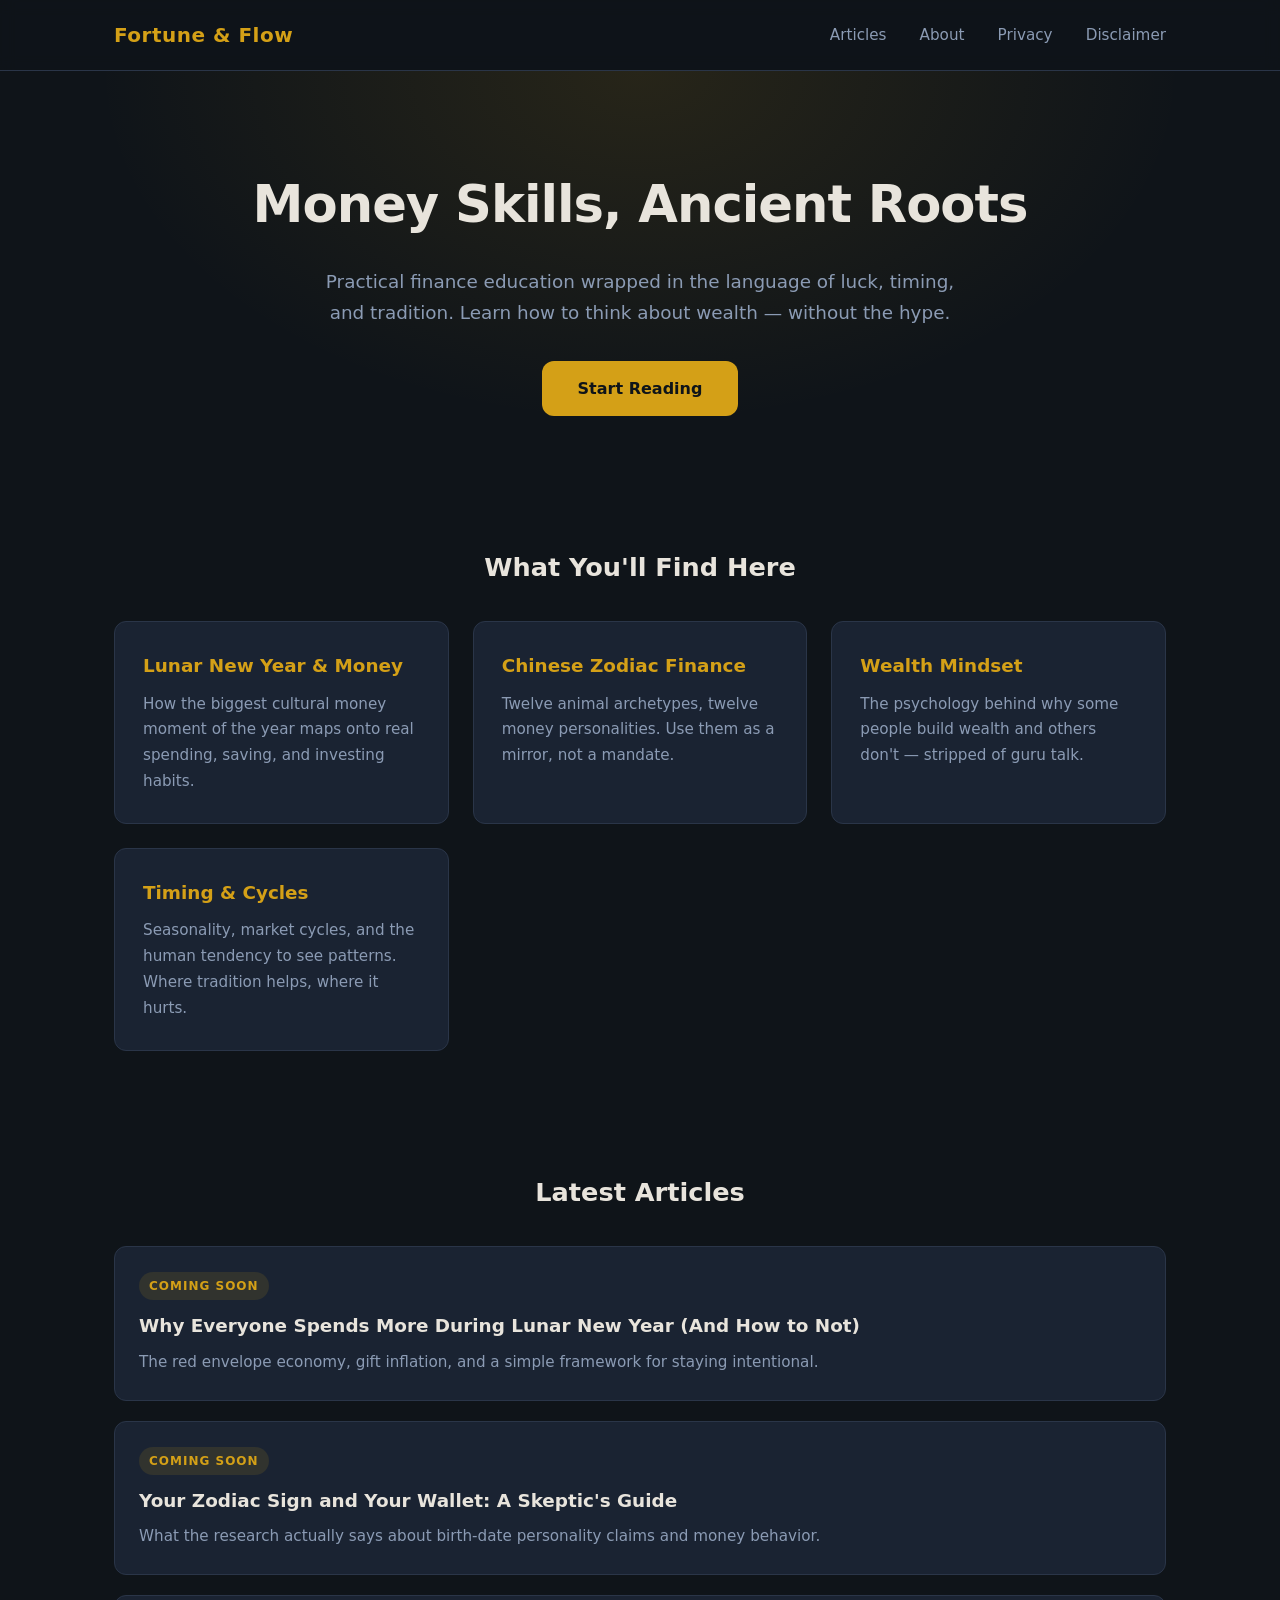
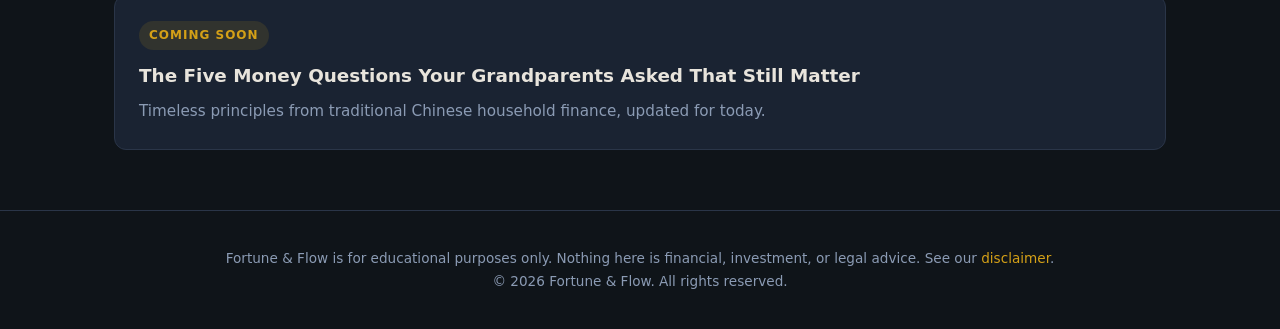
==== index.html @ ab3d9b6d "Initial site framework: landing page, privacy policy, disclaimer, styles" ====
<!DOCTYPE html>
<html lang="en">
<head>
  <meta charset="UTF-8">
  <meta name="viewport" content="width=device-width, initial-scale=1.0">
  <title>Fortune & Flow | Wealth Mindset Meets Ancient Wisdom</title>
  <meta name="description" content="English finance literacy content blending modern money skills with Chinese zodiac and metaphysics traditions. Educational only, not financial advice.">
  <link rel="stylesheet" href="styles.css">
</head>
<body>
  <header class="site-header">
    <div class="container">
      <a href="/" class="logo">Fortune & Flow</a>
      <nav>
        <a href="/articles">Articles</a>
        <a href="/about">About</a>
        <a href="/privacy">Privacy</a>
        <a href="/disclaimer">Disclaimer</a>
      </nav>
    </div>
  </header>

  <main>
    <section class="hero">
      <div class="container">
        <h1>Money Skills, Ancient Roots</h1>
        <p class="hero-sub">Practical finance education wrapped in the language of luck, timing, and tradition. Learn how to think about wealth — without the hype.</p>
        <a href="/articles" class="btn">Start Reading</a>
      </div>
    </section>

    <section class="topics">
      <div class="container">
        <h2>What You'll Find Here</h2>
        <div class="topic-grid">
          <article class="topic-card">
            <h3>Lunar New Year & Money</h3>
            <p>How the biggest cultural money moment of the year maps onto real spending, saving, and investing habits.</p>
          </article>
          <article class="topic-card">
            <h3>Chinese Zodiac Finance</h3>
            <p>Twelve animal archetypes, twelve money personalities. Use them as a mirror, not a mandate.</p>
          </article>
          <article class="topic-card">
            <h3>Wealth Mindset</h3>
            <p>The psychology behind why some people build wealth and others don't — stripped of guru talk.</p>
          </article>
          <article class="topic-card">
            <h3>Timing & Cycles</h3>
            <p>Seasonality, market cycles, and the human tendency to see patterns. Where tradition helps, where it hurts.</p>
          </article>
        </div>
      </div>
    </section>

    <section class="latest">
      <div class="container">
        <h2>Latest Articles</h2>
        <div class="article-list">
          <article class="article-item">
            <span class="tag">Coming Soon</span>
            <h3>Why Everyone Spends More During Lunar New Year (And How to Not)</h3>
            <p>The red envelope economy, gift inflation, and a simple framework for staying intentional.</p>
          </article>
          <article class="article-item">
            <span class="tag">Coming Soon</span>
            <h3>Your Zodiac Sign and Your Wallet: A Skeptic's Guide</h3>
            <p>What the research actually says about birth-date personality claims and money behavior.</p>
          </article>
          <article class="article-item">
            <span class="tag">Coming Soon</span>
            <h3>The Five Money Questions Your Grandparents Asked That Still Matter</h3>
            <p>Timeless principles from traditional Chinese household finance, updated for today.</p>
          </article>
        </div>
      </div>
    </section>
  </main>

  <footer class="site-footer">
    <div class="container">
      <p>Fortune & Flow is for educational purposes only. Nothing here is financial, investment, or legal advice. See our <a href="/disclaimer">disclaimer</a>.</p>
      <p>&copy; 2026 Fortune & Flow. All rights reserved.</p>
    </div>
  </footer>
</body>
</html>
---- styles.css ----
:root {
  --bg: #0f1419;
  --surface: #1a2332;
  --text: #e8e4dc;
  --muted: #8b9bb4;
  --accent: #d4a017;
  --accent-soft: rgba(212, 160, 23, 0.12);
  --border: #2a3548;
  --radius: 12px;
  --max: 1100px;
}

* { margin: 0; padding: 0; box-sizing: border-box; }

body {
  font-family: 'Segoe UI', system-ui, -apple-system, sans-serif;
  background: var(--bg);
  color: var(--text);
  line-height: 1.7;
}

.container { max-width: var(--max); margin: 0 auto; padding: 0 24px; }

/* Header */
.site-header {
  border-bottom: 1px solid var(--border);
  padding: 18px 0;
  position: sticky;
  top: 0;
  background: rgba(15, 20, 25, 0.92);
  backdrop-filter: blur(8px);
  z-index: 10;
}
.site-header .container {
  display: flex;
  justify-content: space-between;
  align-items: center;
}
.logo {
  font-size: 1.25rem;
  font-weight: 700;
  color: var(--accent);
  text-decoration: none;
  letter-spacing: 0.5px;
}
nav a {
  color: var(--muted);
  text-decoration: none;
  margin-left: 28px;
  font-size: 0.95rem;
  transition: color 0.2s;
}
nav a:hover { color: var(--text); }

/* Hero */
.hero {
  padding: 90px 0 70px;
  text-align: center;
  background: radial-gradient(ellipse at 50% 0%, var(--accent-soft), transparent 60%);
}
.hero h1 {
  font-size: clamp(2rem, 5vw, 3.2rem);
  font-weight: 800;
  letter-spacing: -1px;
  margin-bottom: 18px;
}
.hero-sub {
  font-size: 1.15rem;
  color: var(--muted);
  max-width: 640px;
  margin: 0 auto 32px;
}
.btn {
  display: inline-block;
  background: var(--accent);
  color: #0f1419;
  font-weight: 700;
  padding: 14px 36px;
  border-radius: var(--radius);
  text-decoration: none;
  transition: transform 0.2s, box-shadow 0.2s;
}
.btn:hover {
  transform: translateY(-2px);
  box-shadow: 0 8px 24px rgba(212, 160, 23, 0.3);
}

/* Topics */
.topics, .latest { padding: 60px 0; }
.topics h2, .latest h2 {
  font-size: 1.6rem;
  margin-bottom: 32px;
  text-align: center;
}
.topic-grid {
  display: grid;
  grid-template-columns: repeat(auto-fit, minmax(250px, 1fr));
  gap: 24px;
}
.topic-card {
  background: var(--surface);
  border: 1px solid var(--border);
  border-radius: var(--radius);
  padding: 28px;
  transition: border-color 0.2s, transform 0.2s;
}
.topic-card:hover {
  border-color: var(--accent);
  transform: translateY(-3px);
}
.topic-card h3 {
  font-size: 1.15rem;
  margin-bottom: 10px;
  color: var(--accent);
}
.topic-card p { color: var(--muted); font-size: 0.95rem; }

/* Articles */
.article-list { display: flex; flex-direction: column; gap: 20px; }
.article-item {
  background: var(--surface);
  border: 1px solid var(--border);
  border-radius: var(--radius);
  padding: 24px;
}
.tag {
  display: inline-block;
  font-size: 0.75rem;
  font-weight: 700;
  text-transform: uppercase;
  letter-spacing: 1px;
  color: var(--accent);
  background: var(--accent-soft);
  padding: 4px 10px;
  border-radius: 20px;
  margin-bottom: 10px;
}
.article-item h3 {
  font-size: 1.15rem;
  margin-bottom: 8px;
}
.article-item p { color: var(--muted); font-size: 0.95rem; }

/* Footer */
.site-footer {
  border-top: 1px solid var(--border);
  padding: 36px 0;
  text-align: center;
  color: var(--muted);
  font-size: 0.85rem;
}
.site-footer a { color: var(--accent); text-decoration: none; }

@media (max-width: 640px) {
  nav a { margin-left: 16px; font-size: 0.85rem; }
  .hero { padding: 60px 0 50px; }
}
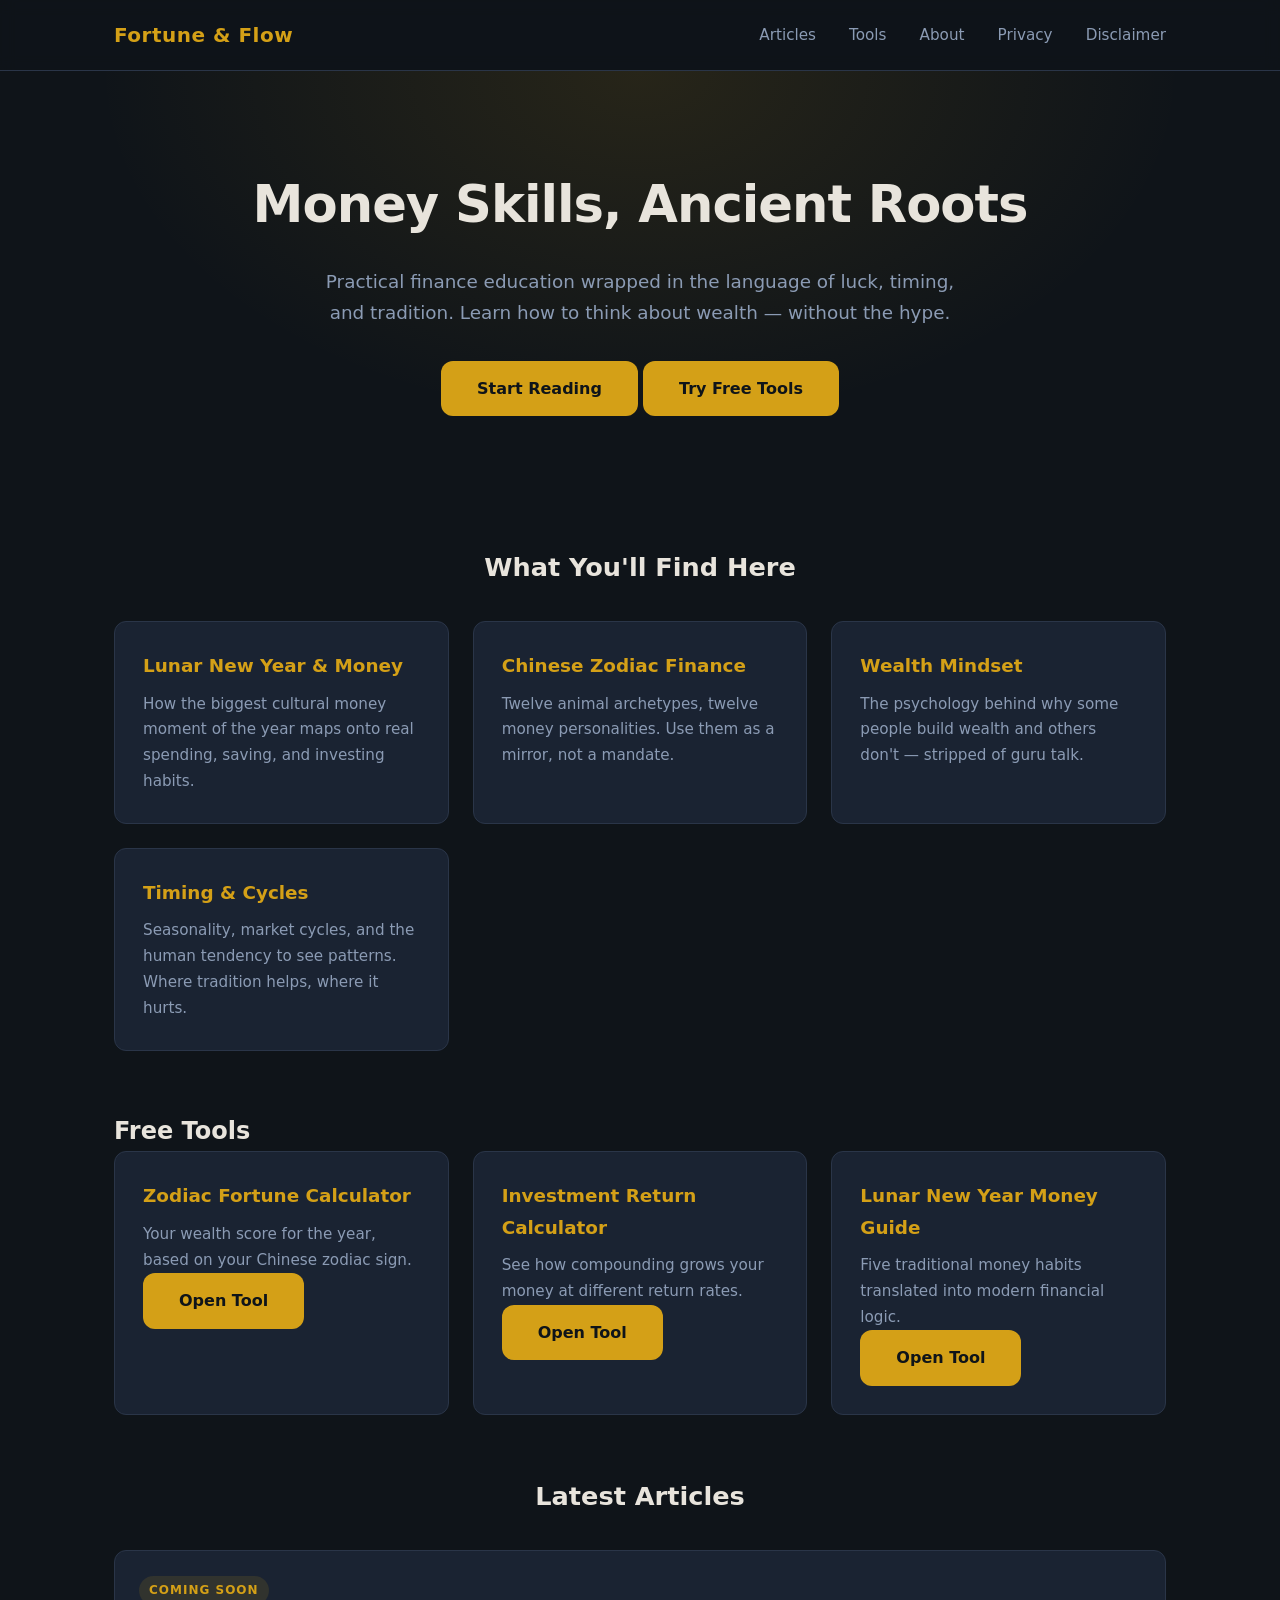
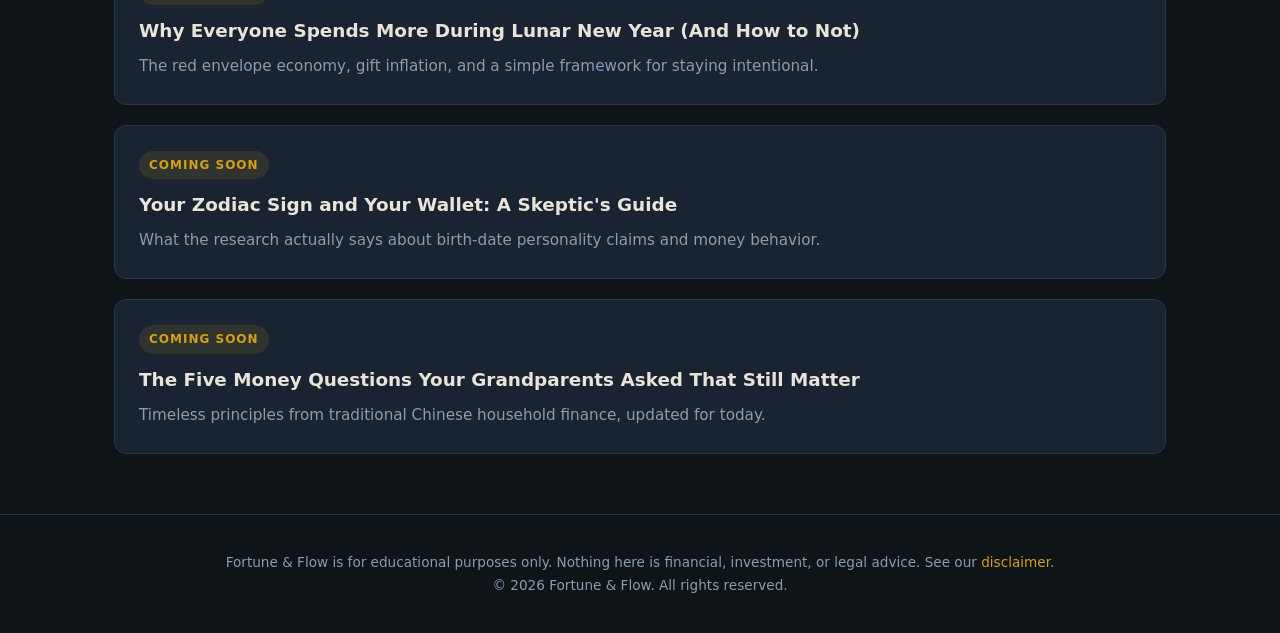
==== commit 5147c064: "Add Tools link to navigation and tools section on homepage" ====
--- a/index.html
+++ b/index.html
@@ -13,6 +13,7 @@
       <a href="/" class="logo">Fortune & Flow</a>
       <nav>
         <a href="/articles">Articles</a>
+        <a href="/tools">Tools</a>
         <a href="/about">About</a>
         <a href="/privacy">Privacy</a>
         <a href="/disclaimer">Disclaimer</a>
@@ -26,6 +27,7 @@
         <h1>Money Skills, Ancient Roots</h1>
         <p class="hero-sub">Practical finance education wrapped in the language of luck, timing, and tradition. Learn how to think about wealth — without the hype.</p>
         <a href="/articles" class="btn">Start Reading</a>
+        <a href="/tools" class="btn btn-secondary">Try Free Tools</a>
       </div>
     </section>
 
@@ -48,6 +50,29 @@
           <article class="topic-card">
             <h3>Timing & Cycles</h3>
             <p>Seasonality, market cycles, and the human tendency to see patterns. Where tradition helps, where it hurts.</p>
+          </article>
+        </div>
+      </div>
+    </section>
+
+    <section class="tools-preview">
+      <div class="container">
+        <h2>Free Tools</h2>
+        <div class="topic-grid">
+          <article class="topic-card">
+            <h3>Zodiac Fortune Calculator</h3>
+            <p>Your wealth score for the year, based on your Chinese zodiac sign.</p>
+            <a href="/tools/zodiac.html" class="btn">Open Tool</a>
+          </article>
+          <article class="topic-card">
+            <h3>Investment Return Calculator</h3>
+            <p>See how compounding grows your money at different return rates.</p>
+            <a href="/tools/invest.html" class="btn">Open Tool</a>
+          </article>
+          <article class="topic-card">
+            <h3>Lunar New Year Money Guide</h3>
+            <p>Five traditional money habits translated into modern financial logic.</p>
+            <a href="/tools/lunar.html" class="btn">Open Tool</a>
           </article>
         </div>
       </div>
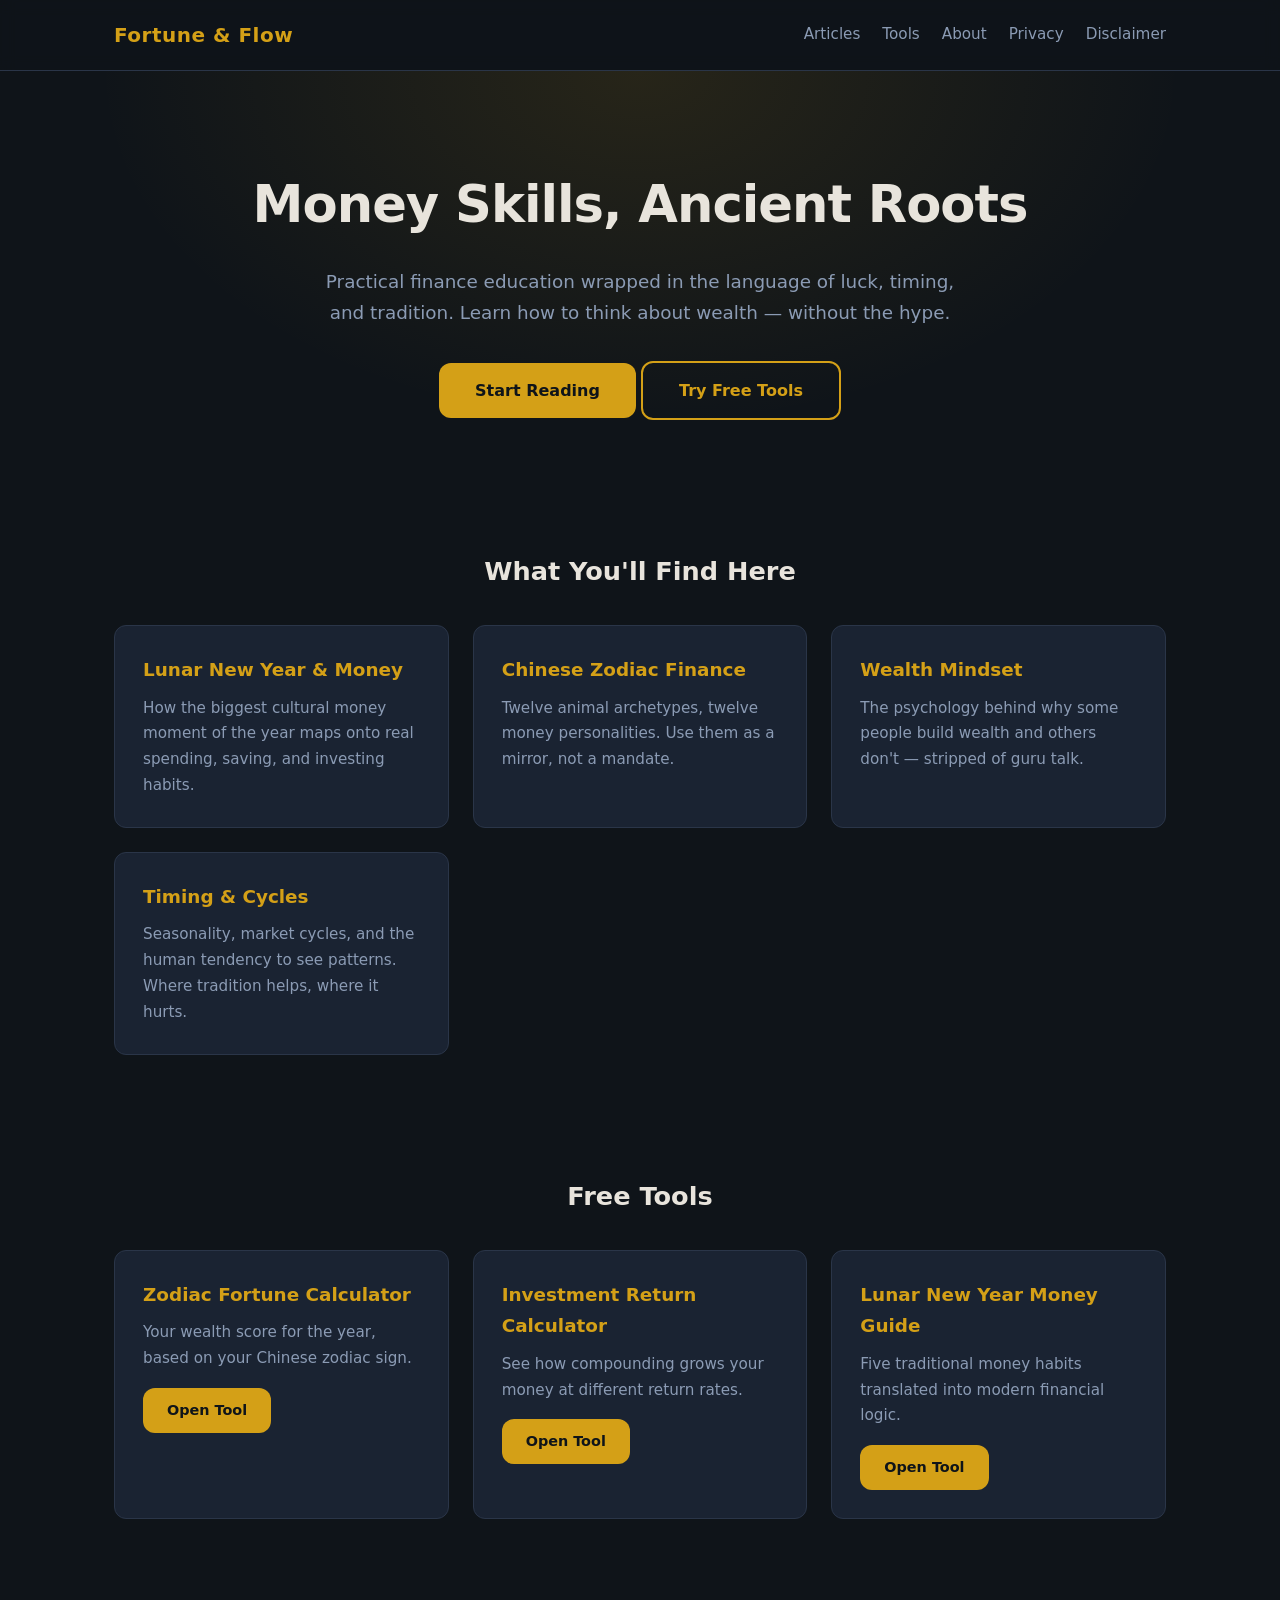
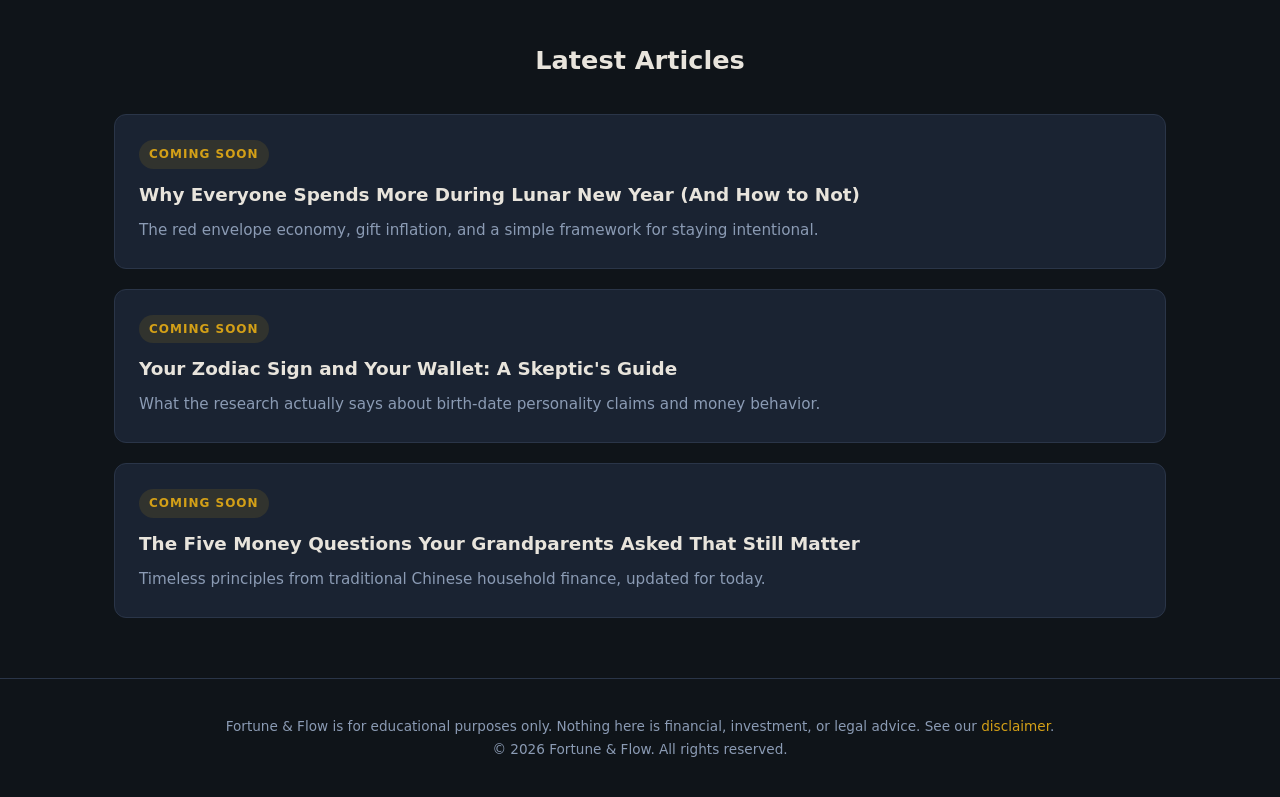
==== commit 105f179a: "Fix internal links for the GitHub Pages project site Root-absolute paths such as /about left /fortun" ====
--- a/index.html
+++ b/index.html
@@ -10,13 +10,13 @@
 <body>
   <header class="site-header">
     <div class="container">
-      <a href="/" class="logo">Fortune & Flow</a>
+      <a href="index.html" class="logo">Fortune & Flow</a>
       <nav>
-        <a href="/articles">Articles</a>
-        <a href="/tools">Tools</a>
-        <a href="/about">About</a>
-        <a href="/privacy">Privacy</a>
-        <a href="/disclaimer">Disclaimer</a>
+        <a href="articles.html">Articles</a>
+        <a href="tools/index.html">Tools</a>
+        <a href="about.html">About</a>
+        <a href="privacy.html">Privacy</a>
+        <a href="disclaimer.html">Disclaimer</a>
       </nav>
     </div>
   </header>
@@ -26,8 +26,8 @@
       <div class="container">
         <h1>Money Skills, Ancient Roots</h1>
         <p class="hero-sub">Practical finance education wrapped in the language of luck, timing, and tradition. Learn how to think about wealth — without the hype.</p>
-        <a href="/articles" class="btn">Start Reading</a>
-        <a href="/tools" class="btn btn-secondary">Try Free Tools</a>
+        <a href="articles.html" class="btn">Start Reading</a>
+        <a href="tools/index.html" class="btn btn-secondary">Try Free Tools</a>
       </div>
     </section>
 
@@ -62,17 +62,17 @@
           <article class="topic-card">
             <h3>Zodiac Fortune Calculator</h3>
             <p>Your wealth score for the year, based on your Chinese zodiac sign.</p>
-            <a href="/tools/zodiac.html" class="btn">Open Tool</a>
+            <a href="tools/zodiac.html" class="btn">Open Tool</a>
           </article>
           <article class="topic-card">
             <h3>Investment Return Calculator</h3>
             <p>See how compounding grows your money at different return rates.</p>
-            <a href="/tools/invest.html" class="btn">Open Tool</a>
+            <a href="tools/invest.html" class="btn">Open Tool</a>
           </article>
           <article class="topic-card">
             <h3>Lunar New Year Money Guide</h3>
             <p>Five traditional money habits translated into modern financial logic.</p>
-            <a href="/tools/lunar.html" class="btn">Open Tool</a>
+            <a href="tools/lunar.html" class="btn">Open Tool</a>
           </article>
         </div>
       </div>
@@ -104,7 +104,7 @@
 
   <footer class="site-footer">
     <div class="container">
-      <p>Fortune & Flow is for educational purposes only. Nothing here is financial, investment, or legal advice. See our <a href="/disclaimer">disclaimer</a>.</p>
+      <p>Fortune & Flow is for educational purposes only. Nothing here is financial, investment, or legal advice. See our <a href="disclaimer.html">disclaimer</a>.</p>
       <p>&copy; 2026 Fortune & Flow. All rights reserved.</p>
     </div>
   </footer>
--- a/styles.css
+++ b/styles.css
@@ -35,6 +35,8 @@
   display: flex;
   justify-content: space-between;
   align-items: center;
+  gap: 12px 24px;
+  flex-wrap: wrap;
 }
 .logo {
   font-size: 1.25rem;
@@ -43,10 +45,15 @@
   text-decoration: none;
   letter-spacing: 0.5px;
 }
+nav {
+  display: flex;
+  flex-wrap: wrap;
+  align-items: center;
+  gap: 6px 22px;
+}
 nav a {
   color: var(--muted);
   text-decoration: none;
-  margin-left: 28px;
   font-size: 0.95rem;
   transition: color 0.2s;
 }
@@ -70,6 +77,12 @@
   max-width: 640px;
   margin: 0 auto 32px;
 }
+.hero-buttons {
+  display: flex;
+  gap: 16px;
+  justify-content: center;
+  flex-wrap: wrap;
+}
 .btn {
   display: inline-block;
   background: var(--accent);
@@ -84,10 +97,19 @@
   transform: translateY(-2px);
   box-shadow: 0 8px 24px rgba(212, 160, 23, 0.3);
 }
+.btn-secondary {
+  background: transparent;
+  color: var(--accent);
+  border: 2px solid var(--accent);
+}
+.btn-secondary:hover {
+  background: var(--accent-soft);
+  box-shadow: none;
+}
 
 /* Topics */
-.topics, .latest { padding: 60px 0; }
-.topics h2, .latest h2 {
+.topics, .latest, .tools-preview { padding: 60px 0; }
+.topics h2, .latest h2, .tools-preview h2 {
   font-size: 1.6rem;
   margin-bottom: 32px;
   text-align: center;
@@ -114,6 +136,7 @@
   color: var(--accent);
 }
 .topic-card p { color: var(--muted); font-size: 0.95rem; }
+.topic-card .btn { margin-top: 16px; padding: 10px 24px; font-size: 0.9rem; }
 
 /* Articles */
 .article-list { display: flex; flex-direction: column; gap: 20px; }
@@ -135,10 +158,12 @@
   border-radius: 20px;
   margin-bottom: 10px;
 }
+.article-item h2,
 .article-item h3 {
   font-size: 1.15rem;
   margin-bottom: 8px;
 }
+.article-item a { color: var(--accent); }
 .article-item p { color: var(--muted); font-size: 0.95rem; }
 
 /* Footer */
@@ -152,6 +177,9 @@
 .site-footer a { color: var(--accent); text-decoration: none; }
 
 @media (max-width: 640px) {
-  nav a { margin-left: 16px; font-size: 0.85rem; }
+  nav { gap: 6px 14px; }
+  nav a { font-size: 0.85rem; }
   .hero { padding: 60px 0 50px; }
+  .hero-buttons { flex-direction: column; align-items: center; }
+  .btn { width: 100%; max-width: 280px; text-align: center; }
 }
